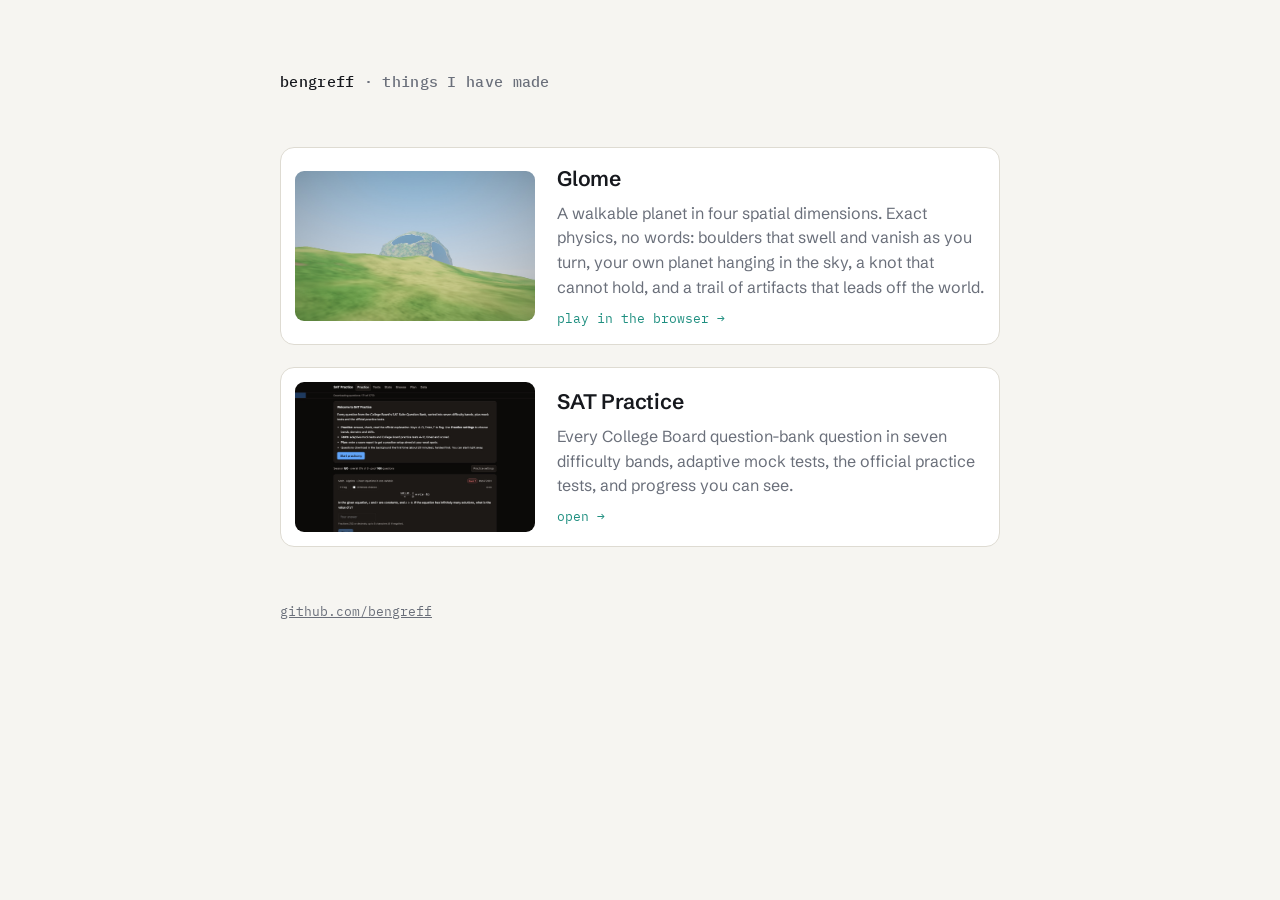
==== index.html @ d5888170 "Home page: Glome and SAT Practice Co-Authored-By: Claude Opus 5.5 <noreply@anthropic.com>" ====
<!doctype html>
<html lang="en">
<head>
<meta charset="utf-8">
<meta name="viewport" content="width=device-width, initial-scale=1">
<title>bengreff</title>
<meta name="description" content="Things made by bengreff: Glome, a walkable planet in four spatial dimensions, and an SAT practice app.">
<link rel="preconnect" href="https://fonts.googleapis.com">
<link rel="preconnect" href="https://fonts.gstatic.com" crossorigin>
<link rel="stylesheet" href="https://fonts.googleapis.com/css2?family=IBM+Plex+Mono:wght@400&family=Schibsted+Grotesk:wght@400;500;600&display=swap">
<style>
  :root { --bg: #f6f5f1; --fg: #16181d; --muted: #6a6f7a; --line: #dedbd2; --accent: #1f8f80; --card: #ffffff; }
  @media (prefers-color-scheme: dark) { :root { --bg: #0c0e13; --fg: #e4e8ee; --muted: #8e97a6; --line: #232836; --accent: #52dcc8; --card: #12151c; } }
  * { box-sizing: border-box; }
  body { margin: 0; background: var(--bg); color: var(--fg); font: 16px/1.55 "Schibsted Grotesk", system-ui, -apple-system, "Segoe UI", sans-serif; }
  main { max-width: 760px; margin: 0 auto; padding: 72px 20px 56px; }
  h1 { font: 500 15px "IBM Plex Mono", ui-monospace, monospace; letter-spacing: 0.02em; margin: 0 0 56px; color: var(--muted); }
  h1 span { color: var(--fg); }
  .work { display: grid; gap: 22px; }
  a.item { display: grid; grid-template-columns: 240px 1fr; gap: 22px; align-items: center; text-decoration: none; color: inherit;
           background: var(--card); border: 1px solid var(--line); border-radius: 14px; padding: 14px; transition: border-color .15s, transform .15s; }
  a.item:hover { border-color: var(--accent); transform: translateY(-1px); }
  a.item img { width: 100%; aspect-ratio: 16 / 10; object-fit: cover; border-radius: 9px; display: block; background: var(--line); }
  h2 { font-size: 21px; font-weight: 600; margin: 0 0 6px; letter-spacing: -0.01em; }
  p { margin: 0; color: var(--muted); max-width: 46ch; }
  .go { display: inline-block; margin-top: 10px; font: 13px "IBM Plex Mono", ui-monospace, monospace; color: var(--accent); }
  footer { margin-top: 56px; font: 13px "IBM Plex Mono", ui-monospace, monospace; color: var(--muted); }
  footer a { color: var(--muted); }
  @media (max-width: 600px) { main { padding-top: 48px; } a.item { grid-template-columns: 1fr; } }
</style>
</head>
<body>
<main>
  <h1><span>bengreff</span> · things I have made</h1>
  <div class="work">
    <a class="item" href="https://bengreff.github.io/glome/">
      <img src="glome.jpg" alt="A planet hanging in the sky over a green hillside: Glome's own planet, seen one hoop-length away">
      <div>
        <h2>Glome</h2>
        <p>A walkable planet in four spatial dimensions. Exact physics, no words: boulders that swell and vanish as you turn, your own planet hanging in the sky, a knot that cannot hold, and a trail of artifacts that leads off the world.</p>
        <span class="go">play in the browser →</span>
      </div>
    </a>
    <a class="item" href="https://bengreff.github.io/sat-practice/">
      <img src="sat.jpg" alt="The SAT practice app">
      <div>
        <h2>SAT Practice</h2>
        <p>Every College Board question-bank question in seven difficulty bands, adaptive mock tests, the official practice tests, and progress you can see.</p>
        <span class="go">open →</span>
      </div>
    </a>
  </div>
  <footer><a href="https://github.com/bengreff">github.com/bengreff</a></footer>
</main>
</body>
</html>
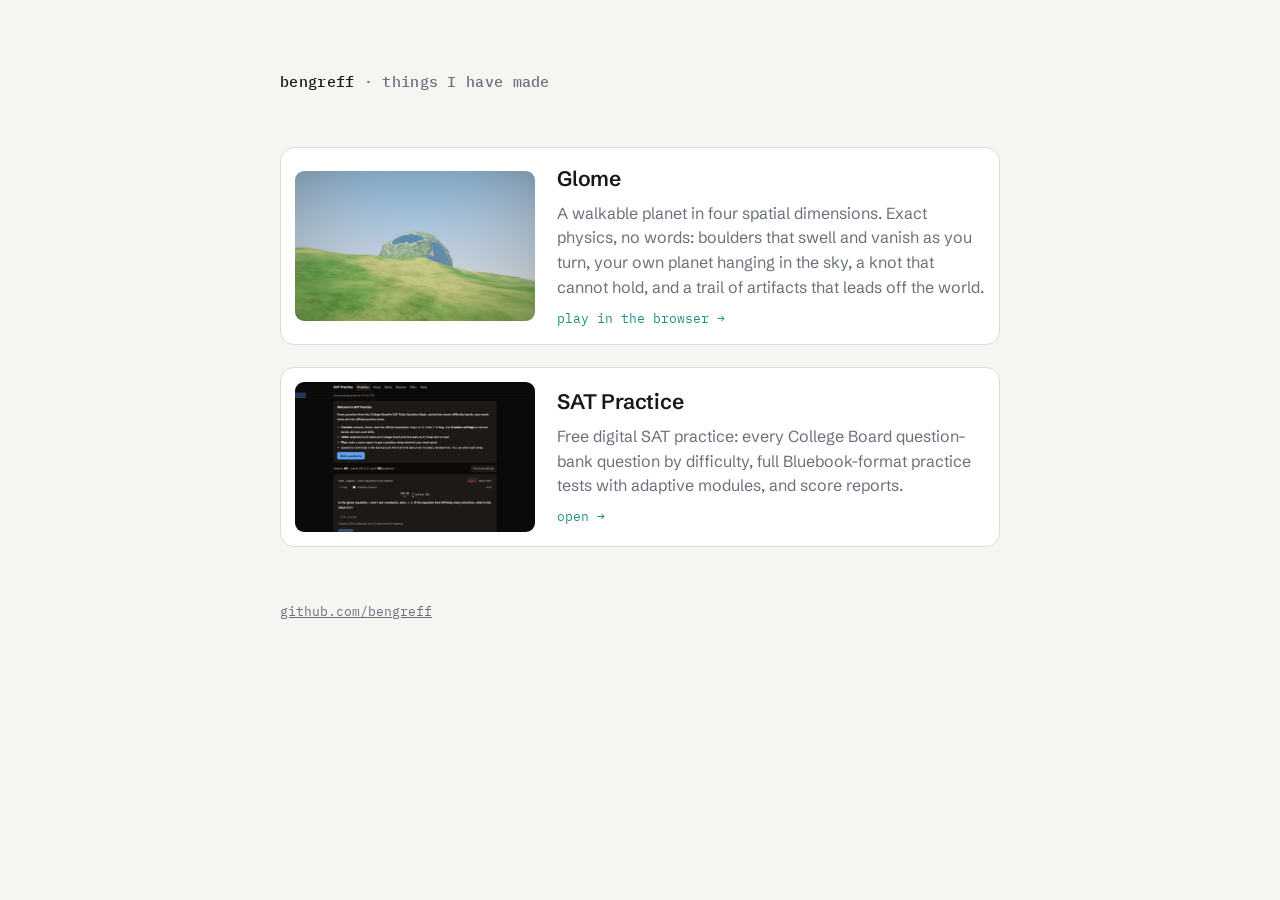
==== commit 75e12610: "robots.txt with the SAT Practice sitemap; refresh the SAT Practice description Co-Authored-By: Claud" ====
--- a/index.html
+++ b/index.html
@@ -42,10 +42,10 @@
       </div>
     </a>
     <a class="item" href="https://bengreff.github.io/sat-practice/">
-      <img src="sat.jpg" alt="The SAT practice app">
+      <img src="sat.jpg" alt="SAT Practice: free digital SAT practice tests and question bank">
       <div>
         <h2>SAT Practice</h2>
-        <p>Every College Board question-bank question in seven difficulty bands, adaptive mock tests, the official practice tests, and progress you can see.</p>
+        <p>Free digital SAT practice: every College Board question-bank question by difficulty, full Bluebook-format practice tests with adaptive modules, and score reports.</p>
         <span class="go">open →</span>
       </div>
     </a>
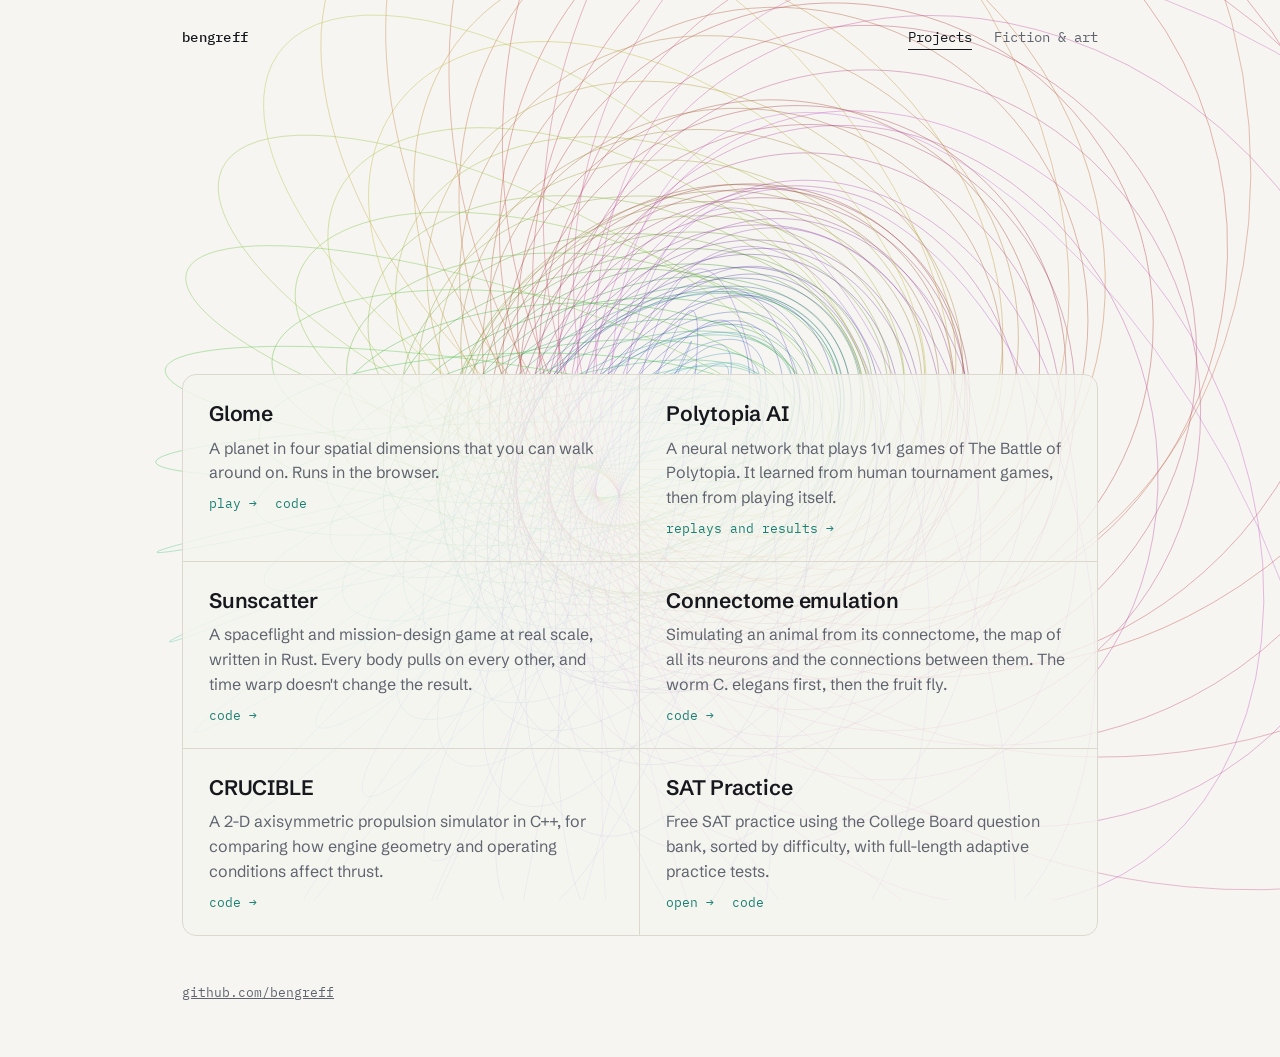
==== commit ffad8956: "New home page: Hopf fibration background, project list, Fiction & art tab - Full-page background: th" ====
--- a/index.html
+++ b/index.html
@@ -4,53 +4,54 @@
 <meta charset="utf-8">
 <meta name="viewport" content="width=device-width, initial-scale=1">
 <title>bengreff</title>
-<meta name="description" content="Things made by bengreff: Glome, a walkable planet in four spatial dimensions, and an SAT practice app.">
+<meta name="description" content="Projects by bengreff: Glome, a planet in four dimensions; a Polytopia AI; Sunscatter, a real-scale spaceflight game; connectome emulation; CRUCIBLE, a propulsion simulator; SAT Practice. Plus fiction.">
 <link rel="preconnect" href="https://fonts.googleapis.com">
 <link rel="preconnect" href="https://fonts.gstatic.com" crossorigin>
-<link rel="stylesheet" href="https://fonts.googleapis.com/css2?family=IBM+Plex+Mono:wght@400&family=Schibsted+Grotesk:wght@400;500;600&display=swap">
-<style>
-  :root { --bg: #f6f5f1; --fg: #16181d; --muted: #6a6f7a; --line: #dedbd2; --accent: #1f8f80; --card: #ffffff; }
-  @media (prefers-color-scheme: dark) { :root { --bg: #0c0e13; --fg: #e4e8ee; --muted: #8e97a6; --line: #232836; --accent: #52dcc8; --card: #12151c; } }
-  * { box-sizing: border-box; }
-  body { margin: 0; background: var(--bg); color: var(--fg); font: 16px/1.55 "Schibsted Grotesk", system-ui, -apple-system, "Segoe UI", sans-serif; }
-  main { max-width: 760px; margin: 0 auto; padding: 72px 20px 56px; }
-  h1 { font: 500 15px "IBM Plex Mono", ui-monospace, monospace; letter-spacing: 0.02em; margin: 0 0 56px; color: var(--muted); }
-  h1 span { color: var(--fg); }
-  .work { display: grid; gap: 22px; }
-  a.item { display: grid; grid-template-columns: 240px 1fr; gap: 22px; align-items: center; text-decoration: none; color: inherit;
-           background: var(--card); border: 1px solid var(--line); border-radius: 14px; padding: 14px; transition: border-color .15s, transform .15s; }
-  a.item:hover { border-color: var(--accent); transform: translateY(-1px); }
-  a.item img { width: 100%; aspect-ratio: 16 / 10; object-fit: cover; border-radius: 9px; display: block; background: var(--line); }
-  h2 { font-size: 21px; font-weight: 600; margin: 0 0 6px; letter-spacing: -0.01em; }
-  p { margin: 0; color: var(--muted); max-width: 46ch; }
-  .go { display: inline-block; margin-top: 10px; font: 13px "IBM Plex Mono", ui-monospace, monospace; color: var(--accent); }
-  footer { margin-top: 56px; font: 13px "IBM Plex Mono", ui-monospace, monospace; color: var(--muted); }
-  footer a { color: var(--muted); }
-  @media (max-width: 600px) { main { padding-top: 48px; } a.item { grid-template-columns: 1fr; } }
-</style>
+<link rel="stylesheet" href="https://fonts.googleapis.com/css2?family=IBM+Plex+Mono:wght@400;500&family=Schibsted+Grotesk:wght@400;500;600&display=swap">
+<link rel="stylesheet" href="/assets/site.css">
 </head>
 <body>
+<header class="top">
+  <a class="name" href="/">bengreff</a>
+  <nav><a href="/" aria-current="page">Projects</a><a href="/fiction/">Fiction &amp; art</a></nav>
+</header>
+
 <main>
-  <h1><span>bengreff</span> · things I have made</h1>
-  <div class="work">
-    <a class="item" href="https://bengreff.github.io/glome/">
-      <img src="glome.jpg" alt="A planet hanging in the sky over a green hillside: Glome's own planet, seen one hoop-length away">
-      <div>
-        <h2>Glome</h2>
-        <p>A walkable planet in four spatial dimensions. Exact physics, no words: boulders that swell and vanish as you turn, your own planet hanging in the sky, a knot that cannot hold, and a trail of artifacts that leads off the world.</p>
-        <span class="go">play in the browser →</span>
-      </div>
-    </a>
-    <a class="item" href="https://bengreff.github.io/sat-practice/">
-      <img src="sat.jpg" alt="SAT Practice: free digital SAT practice tests and question bank">
-      <div>
-        <h2>SAT Practice</h2>
-        <p>Free digital SAT practice: every College Board question-bank question by difficulty, full Bluebook-format practice tests with adaptive modules, and score reports.</p>
-        <span class="go">open →</span>
-      </div>
-    </a>
-  </div>
-  <footer><a href="https://github.com/bengreff">github.com/bengreff</a></footer>
+  <ul class="work">
+    <li>
+      <h2>Glome</h2>
+      <p>A planet in four spatial dimensions that you can walk around on. Runs in the browser.</p>
+      <div class="links"><a href="https://bengreff.github.io/glome/">play →</a><a href="https://github.com/bengreff/glome">code</a></div>
+    </li>
+    <li>
+      <h2>Polytopia AI</h2>
+      <p>A neural network that plays 1v1 games of The Battle of Polytopia. It learned from human tournament games, then from playing itself.</p>
+      <div class="links"><a href="https://bengreff.github.io/polytopia-ai/">replays and results →</a></div>
+    </li>
+    <li>
+      <h2>Sunscatter</h2>
+      <p>A spaceflight and mission-design game at real scale, written in Rust. Every body pulls on every other, and time warp doesn't change the result.</p>
+      <div class="links"><a href="https://github.com/bengreff/sunscatter">code →</a></div>
+    </li>
+    <li>
+      <h2>Connectome emulation</h2>
+      <p>Simulating an animal from its connectome, the map of all its neurons and the connections between them. The worm C. elegans first, then the fruit fly.</p>
+      <div class="links"><a href="https://github.com/bengreff/fly-emulation">code →</a></div>
+    </li>
+    <li>
+      <h2>CRUCIBLE</h2>
+      <p>A 2-D axisymmetric propulsion simulator in C++, for comparing how engine geometry and operating conditions affect thrust.</p>
+      <div class="links"><a href="https://github.com/bengreff/crucible">code →</a></div>
+    </li>
+    <li>
+      <h2>SAT Practice</h2>
+      <p>Free SAT practice using the College Board question bank, sorted by difficulty, with full-length adaptive practice tests.</p>
+      <div class="links"><a href="https://bengreff.github.io/sat-practice/">open →</a><a href="https://github.com/bengreff/sat-practice">code</a></div>
+    </li>
+  </ul>
 </main>
+
+<footer><a href="https://github.com/bengreff">github.com/bengreff</a></footer>
+<script src="/assets/bg.js"></script>
 </body>
 </html>
--- a/assets/site.css
+++ b/assets/site.css
@@ -0,0 +1,64 @@
+:root {
+  --bg: #f6f5f1; --fg: #16181d; --muted: #5f646e; --line: #dcd8ce; --accent: #1b7f72;
+  --panel: rgba(246, 245, 241, 0.80); --paper: rgba(246, 245, 241, 0.92);
+}
+@media (prefers-color-scheme: dark) {
+  :root {
+    --bg: #0b0d12; --fg: #e4e8ee; --muted: #929aa8; --line: #262b38; --accent: #52dcc8;
+    --panel: rgba(11, 13, 18, 0.74); --paper: rgba(11, 13, 18, 0.90);
+  }
+}
+* { box-sizing: border-box; }
+html { background: var(--bg); }
+body { margin: 0; background: transparent; color: var(--fg); min-height: 100vh;
+       font: 16px/1.55 "Schibsted Grotesk", system-ui, -apple-system, "Segoe UI", sans-serif; }
+#bg { position: fixed; inset: 0; width: 100vw; height: 100vh; z-index: -1; pointer-events: none; display: block; }
+a { color: inherit; }
+
+.top { max-width: 980px; margin: 0 auto; padding: 28px 32px 0; display: flex; align-items: baseline; gap: 28px;
+       font: 14px "IBM Plex Mono", ui-monospace, monospace; }
+.top .name { font-weight: 500; text-decoration: none; margin-right: auto; letter-spacing: 0.02em; }
+.top nav { display: flex; gap: 22px; }
+.top nav a { text-decoration: none; color: var(--muted); padding-bottom: 3px; border-bottom: 1px solid transparent; }
+.top nav a:hover { color: var(--fg); }
+.top nav a[aria-current="page"] { color: var(--fg); border-bottom-color: var(--fg); }
+
+main { max-width: 980px; margin: 0 auto; padding: 36vh 32px 40px; }
+.work { list-style: none; margin: 0; padding: 0; display: grid; grid-template-columns: 1fr 1fr;
+         background: var(--panel); border: 1px solid var(--line); border-radius: 14px; overflow: hidden; }
+.work li { padding: 22px 26px 24px; border-top: 1px solid var(--line); }
+.work li:nth-child(-n+2) { border-top: 0; }
+.work li:nth-child(odd) { border-right: 1px solid var(--line); }
+.work.one { grid-template-columns: 1fr; max-width: 620px; }
+.work.one li { border-right: 0; }
+.work h2 { font-size: 21px; font-weight: 600; letter-spacing: -0.01em; margin: 0 0 6px; }
+.work p { margin: 0; color: var(--muted); max-width: 48ch; }
+.links { margin-top: 10px; display: flex; gap: 18px; font: 13px "IBM Plex Mono", ui-monospace, monospace; }
+.links a { color: var(--accent); text-decoration: none; }
+.links a:hover { text-decoration: underline; }
+
+footer { max-width: 980px; margin: 0 auto; padding: 8px 32px 56px; font: 13px "IBM Plex Mono", ui-monospace, monospace; color: var(--muted); }
+footer a { color: var(--muted); }
+
+/* Reading pages */
+main.read { padding-top: 64px; }
+.paper { background: var(--paper); border: 1px solid var(--line); border-radius: 14px; padding: 48px 40px 56px; }
+.paper h1 { font: 600 30px/1.2 "Schibsted Grotesk", system-ui, sans-serif; letter-spacing: -0.01em; text-align: center; margin: 0 0 40px; }
+.verse-wrap { overflow-x: auto; }
+.verse { width: max-content; margin: 0 auto; text-align: center; white-space: pre;
+         font: 15px/1.75 "IBM Plex Mono", ui-monospace, monospace; }
+.letter { max-width: 62ch; margin: 56px auto; font-size: 17px; line-height: 1.65; }
+.letter p { margin: 0 0 1em; }
+
+@media (max-width: 700px) {
+  .top { padding: 20px 16px 0; gap: 18px; }
+  main { padding: 30vh 16px 32px; }
+  main.read { padding-top: 32px; }
+  footer { padding: 8px 16px 40px; }
+  .work { grid-template-columns: 1fr; }
+  .work li, .work li:nth-child(odd) { border-right: 0; padding: 20px 18px 22px; }
+  .work li:nth-child(2) { border-top: 1px solid var(--line); }
+  main.read { padding-left: 10px; padding-right: 10px; }
+  .paper { padding: 32px 8px 40px; border-radius: 10px; }
+  .letter { font-size: 16px; margin: 40px auto; padding: 0 4px; }
+}
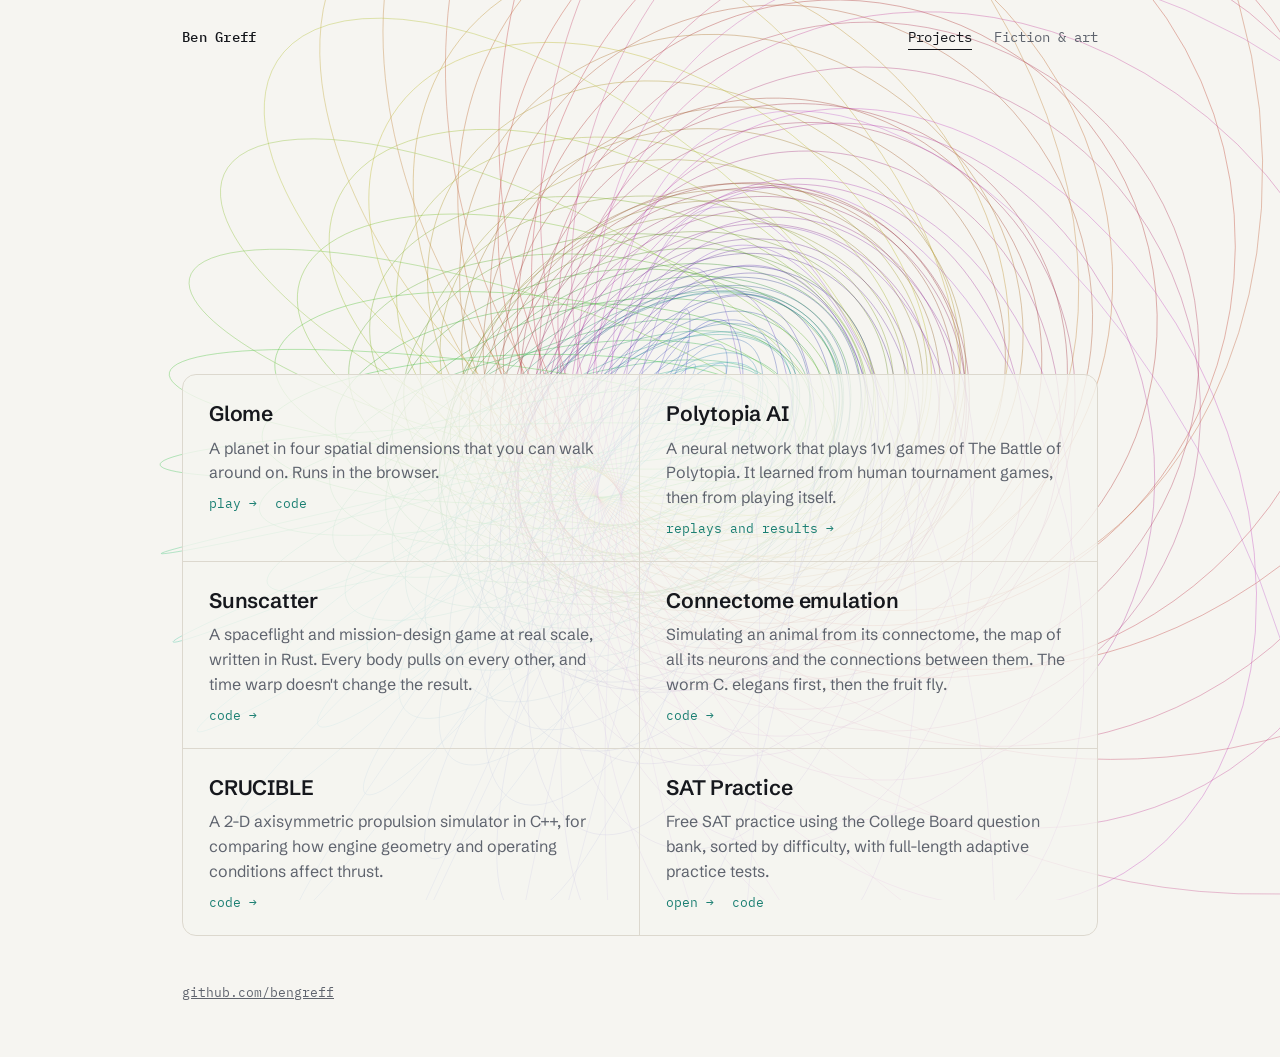
==== commit e116704e: "Show the name Ben Greff in the header and page titles Co-Authored-By: Claude Opus 5.5 <noreply@anthr" ====
--- a/index.html
+++ b/index.html
@@ -3,8 +3,8 @@
 <head>
 <meta charset="utf-8">
 <meta name="viewport" content="width=device-width, initial-scale=1">
-<title>bengreff</title>
-<meta name="description" content="Projects by bengreff: Glome, a planet in four dimensions; a Polytopia AI; Sunscatter, a real-scale spaceflight game; connectome emulation; CRUCIBLE, a propulsion simulator; SAT Practice. Plus fiction.">
+<title>Ben Greff</title>
+<meta name="description" content="Projects by Ben Greff: Glome, a planet in four dimensions; a Polytopia AI; Sunscatter, a real-scale spaceflight game; connectome emulation; CRUCIBLE, a propulsion simulator; SAT Practice. Plus fiction.">
 <link rel="preconnect" href="https://fonts.googleapis.com">
 <link rel="preconnect" href="https://fonts.gstatic.com" crossorigin>
 <link rel="stylesheet" href="https://fonts.googleapis.com/css2?family=IBM+Plex+Mono:wght@400;500&family=Schibsted+Grotesk:wght@400;500;600&display=swap">
@@ -12,7 +12,7 @@
 </head>
 <body>
 <header class="top">
-  <a class="name" href="/">bengreff</a>
+  <a class="name" href="/">Ben Greff</a>
   <nav><a href="/" aria-current="page">Projects</a><a href="/fiction/">Fiction &amp; art</a></nav>
 </header>
 
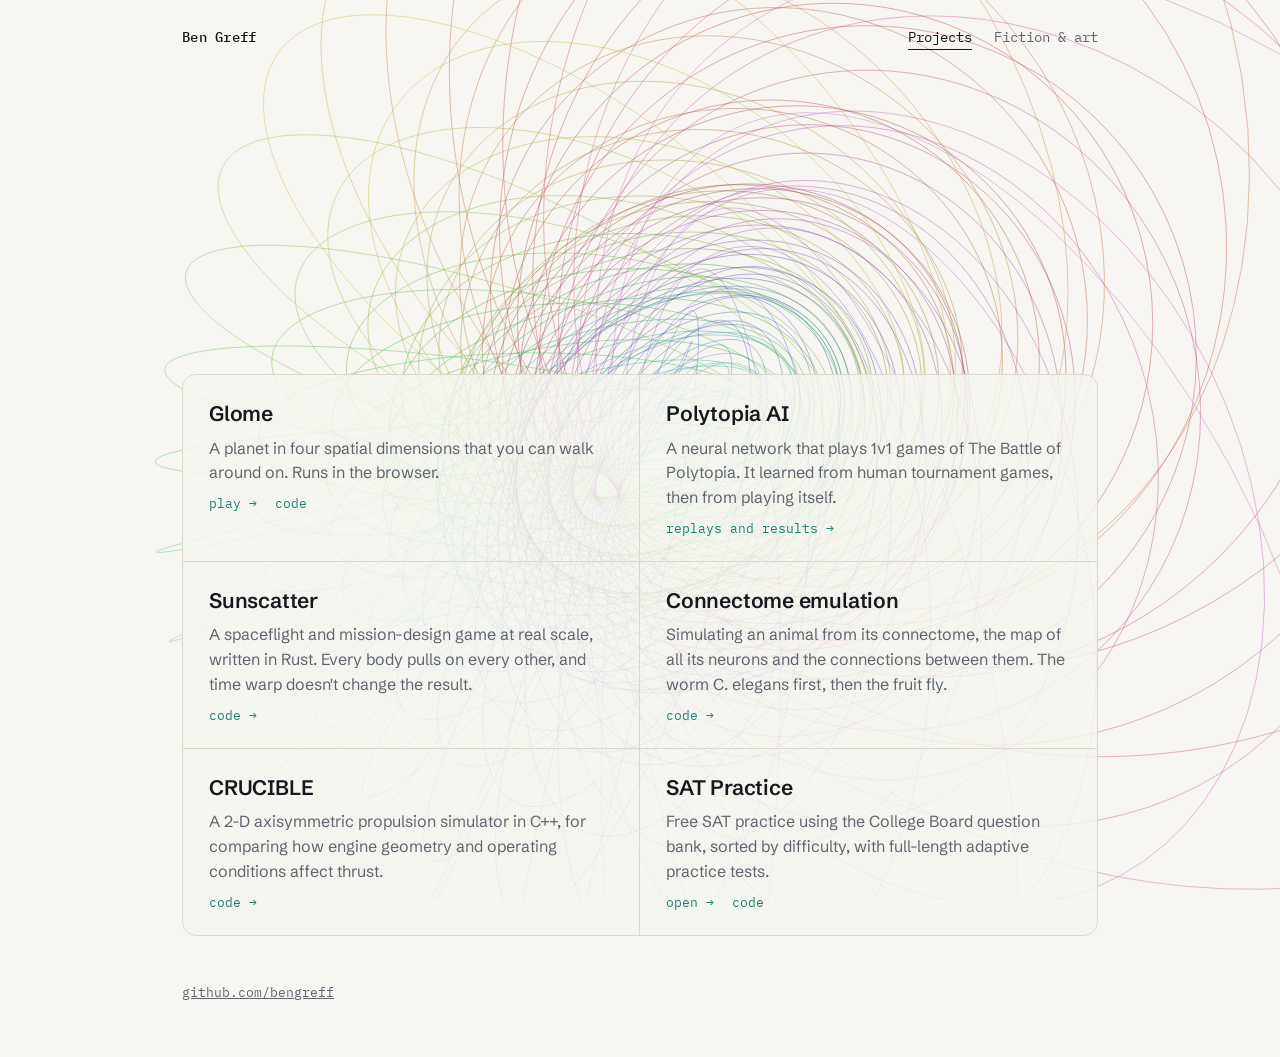
==== commit b717a040: "Google Search Console verification tag; sitemap for the site, listed in robots.txt Co-Authored-By: C" ====
--- a/index.html
+++ b/index.html
@@ -5,6 +5,7 @@
 <meta name="viewport" content="width=device-width, initial-scale=1">
 <title>Ben Greff</title>
 <meta name="description" content="Projects by Ben Greff: Glome, a planet in four dimensions; a Polytopia AI; Sunscatter, a real-scale spaceflight game; connectome emulation; CRUCIBLE, a propulsion simulator; SAT Practice. Plus fiction.">
+<meta name="google-site-verification" content="FVdoNp6rIcd940GpKruGLIu2K-SlYF7IV6iBe8zkzN0">
 <link rel="preconnect" href="https://fonts.googleapis.com">
 <link rel="preconnect" href="https://fonts.gstatic.com" crossorigin>
 <link rel="stylesheet" href="https://fonts.googleapis.com/css2?family=IBM+Plex+Mono:wght@400;500&family=Schibsted+Grotesk:wght@400;500;600&display=swap">
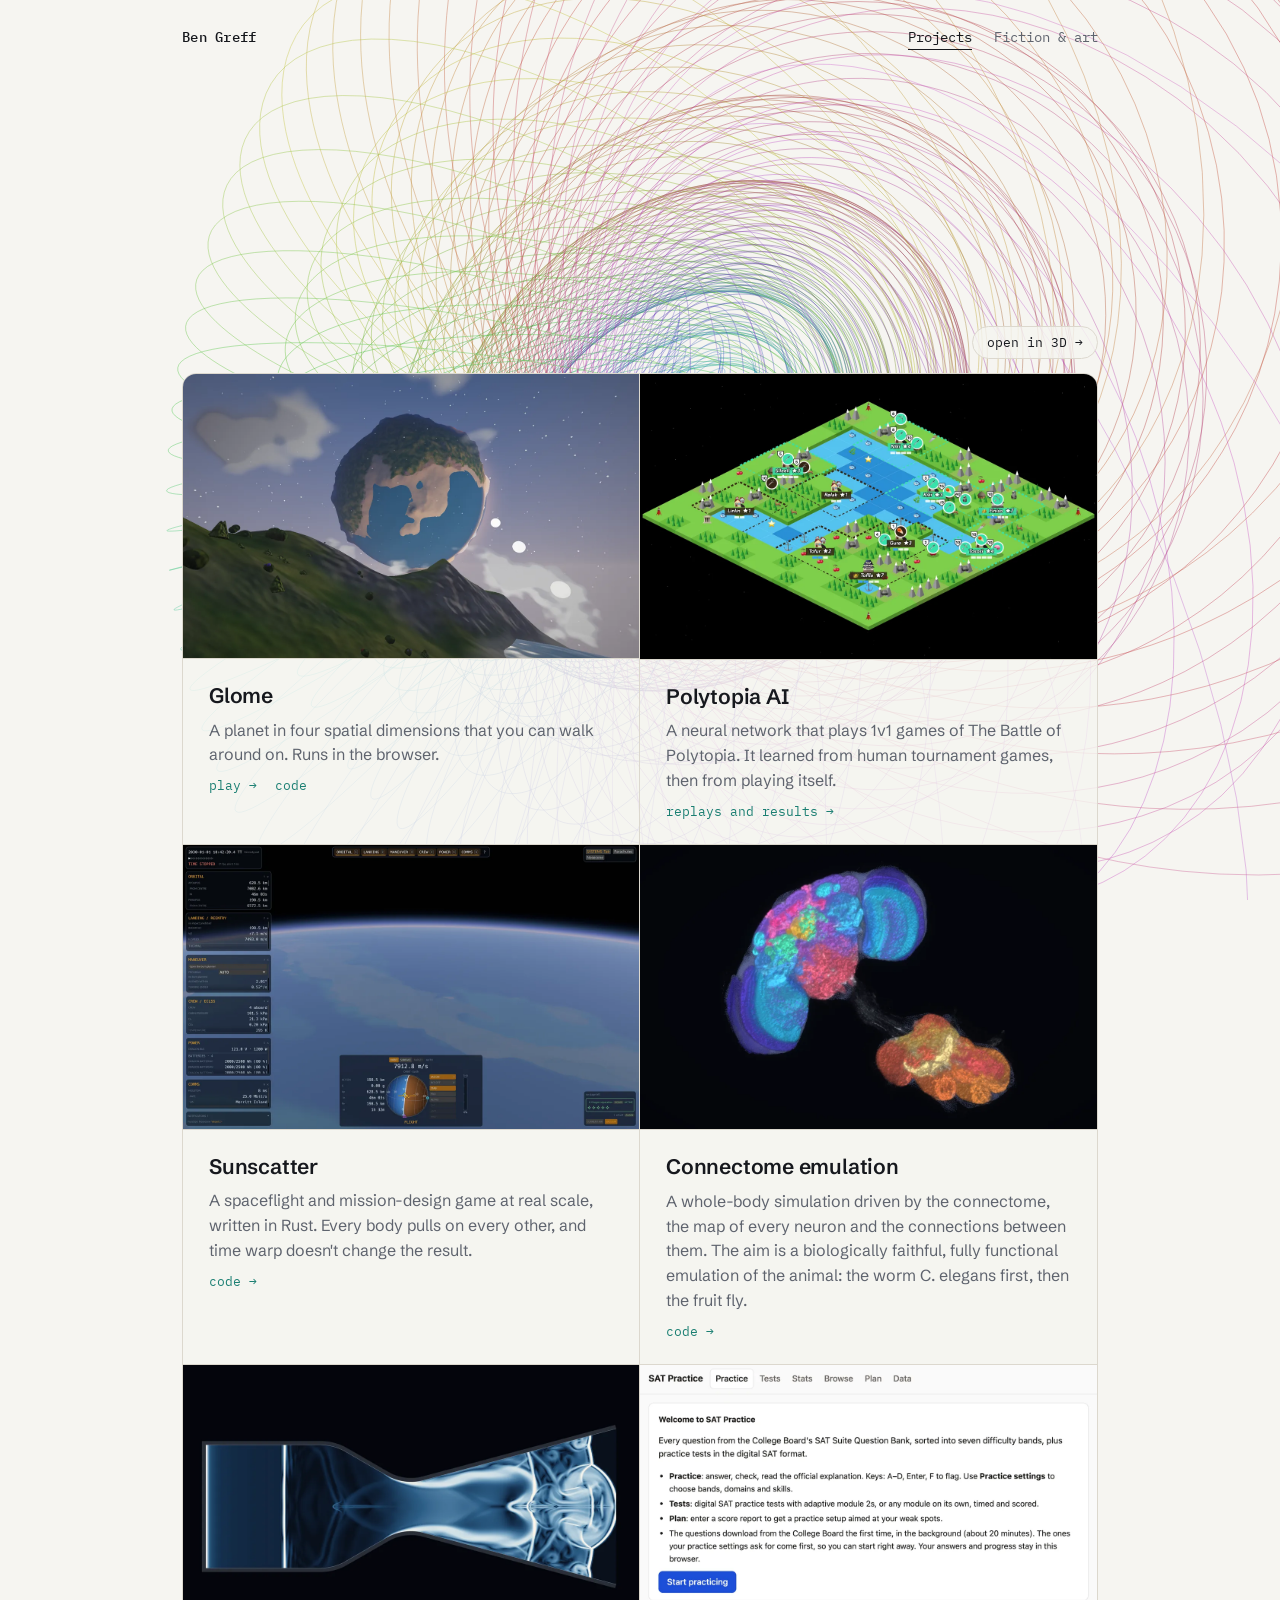
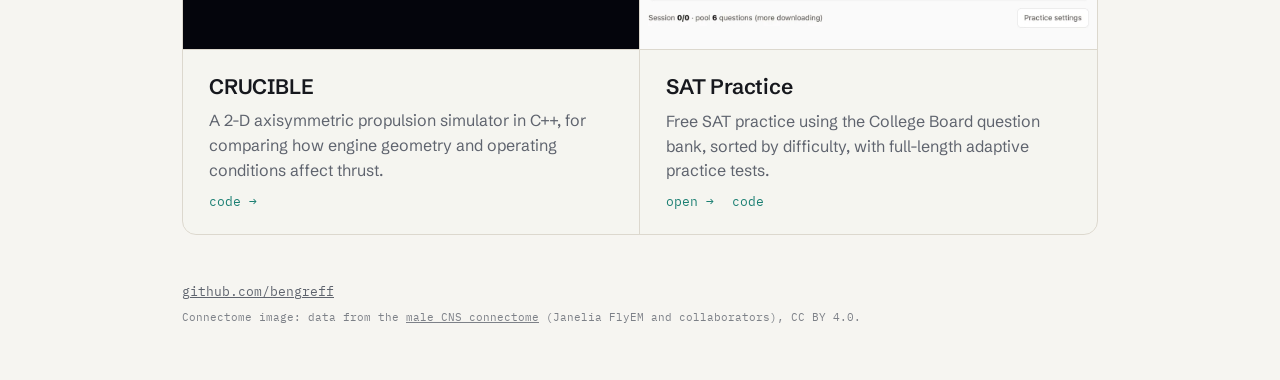
==== commit 8a6c92c7: "Project images, an interactive 3D view of the background, plain story pages - A 16:10 picture on eve" ====
--- a/index.html
+++ b/index.html
@@ -18,41 +18,61 @@
 </header>
 
 <main>
-  <ul class="work">
+  <a class="enter" href="/hopf/">open in 3D →</a>
+  <ul class="work cards">
     <li>
+      <a class="shot" href="https://bengreff.github.io/glome/" tabindex="-1" aria-hidden="true"><img src="/assets/img/glome.webp" alt="Standing on Glome's surface, with the planet itself hanging in the sky" width="1200" height="750" loading="lazy" decoding="async"></a>
+      <div class="txt">
       <h2>Glome</h2>
       <p>A planet in four spatial dimensions that you can walk around on. Runs in the browser.</p>
       <div class="links"><a href="https://bengreff.github.io/glome/">play →</a><a href="https://github.com/bengreff/glome">code</a></div>
+      </div>
     </li>
     <li>
+      <a class="shot" href="https://bengreff.github.io/polytopia-ai/" tabindex="-1" aria-hidden="true"><img src="/assets/img/polytopia.webp" alt="The board from one of the network’s recorded games, turn 18" width="1200" height="750" loading="lazy" decoding="async"></a>
+      <div class="txt">
       <h2>Polytopia AI</h2>
       <p>A neural network that plays 1v1 games of The Battle of Polytopia. It learned from human tournament games, then from playing itself.</p>
       <div class="links"><a href="https://bengreff.github.io/polytopia-ai/">replays and results →</a></div>
+      </div>
     </li>
     <li>
+      <a class="shot" href="https://github.com/bengreff/sunscatter" tabindex="-1" aria-hidden="true"><img src="/assets/img/sunscatter.webp" alt="Earth from orbit in Sunscatter, with the flight panels" width="1200" height="750" loading="lazy" decoding="async"></a>
+      <div class="txt">
       <h2>Sunscatter</h2>
       <p>A spaceflight and mission-design game at real scale, written in Rust. Every body pulls on every other, and time warp doesn't change the result.</p>
       <div class="links"><a href="https://github.com/bengreff/sunscatter">code →</a></div>
+      </div>
     </li>
     <li>
+      <a class="shot" href="https://github.com/bengreff/connectome-emulation" tabindex="-1" aria-hidden="true"><img src="/assets/img/connectome.webp" alt="Synapse density across the whole central nervous system of a male fruit fly, coloured by brain region" width="1200" height="750" loading="lazy" decoding="async"></a>
+      <div class="txt">
       <h2>Connectome emulation</h2>
-      <p>Simulating an animal from its connectome, the map of all its neurons and the connections between them. The worm C. elegans first, then the fruit fly.</p>
-      <div class="links"><a href="https://github.com/bengreff/fly-emulation">code →</a></div>
+      <p>A whole-body simulation driven by the connectome, the map of every neuron and the connections between them. The aim is a biologically faithful, fully functional emulation of the animal: the worm C. elegans first, then the fruit fly.</p>
+      <div class="links"><a href="https://github.com/bengreff/connectome-emulation">code →</a></div>
+      </div>
     </li>
     <li>
+      <a class="shot" href="https://github.com/bengreff/crucible" tabindex="-1" aria-hidden="true"><img src="/assets/img/crucible.webp" alt="Shock waves and vortices in a simulated hydrogen-oxygen nozzle as it starts up, shown by density gradient" width="1200" height="750" loading="lazy" decoding="async"></a>
+      <div class="txt">
       <h2>CRUCIBLE</h2>
       <p>A 2-D axisymmetric propulsion simulator in C++, for comparing how engine geometry and operating conditions affect thrust.</p>
       <div class="links"><a href="https://github.com/bengreff/crucible">code →</a></div>
+      </div>
     </li>
     <li>
+      <a class="shot" href="https://bengreff.github.io/sat-practice/" tabindex="-1" aria-hidden="true"><picture><source srcset="/assets/img/sat-dark.webp" media="(prefers-color-scheme: dark)"><img src="/assets/img/sat.webp" alt="The SAT Practice home screen" width="1200" height="750" loading="lazy" decoding="async"></picture></a>
+      <div class="txt">
       <h2>SAT Practice</h2>
       <p>Free SAT practice using the College Board question bank, sorted by difficulty, with full-length adaptive practice tests.</p>
       <div class="links"><a href="https://bengreff.github.io/sat-practice/">open →</a><a href="https://github.com/bengreff/sat-practice">code</a></div>
+      </div>
     </li>
   </ul>
 </main>
 
-<footer><a href="https://github.com/bengreff">github.com/bengreff</a></footer>
+<footer><a href="https://github.com/bengreff">github.com/bengreff</a>
+  <p class="credit">Connectome image: data from the <a href="https://male-cns.janelia.org/">male CNS connectome</a> (Janelia FlyEM and collaborators), CC BY 4.0.</p></footer>
 <script src="/assets/bg.js"></script>
 </body>
 </html>
--- a/assets/site.css
+++ b/assets/site.css
@@ -33,12 +33,22 @@
 .work.one li { border-right: 0; }
 .work h2 { font-size: 21px; font-weight: 600; letter-spacing: -0.01em; margin: 0 0 6px; }
 .work p { margin: 0; color: var(--muted); max-width: 48ch; }
+.work.cards li { padding: 0; }
+.work .shot { display: block; aspect-ratio: 16 / 10; overflow: hidden; border-bottom: 1px solid var(--line); background: #05070b; }
+.work .shot picture { display: contents; }
+.work .shot img { display: block; width: 100%; height: 100%; object-fit: cover; }
+.work .txt { padding: 20px 26px 24px; }
+.enter { display: block; width: max-content; margin: -48px 0 14px auto; padding: 7px 14px; border: 1px solid var(--line);
+         border-radius: 999px; background: var(--panel); color: var(--fg); text-decoration: none;
+         font: 13px "IBM Plex Mono", ui-monospace, monospace; }
+.enter:hover { border-color: var(--fg); }
 .links { margin-top: 10px; display: flex; gap: 18px; font: 13px "IBM Plex Mono", ui-monospace, monospace; }
 .links a { color: var(--accent); text-decoration: none; }
 .links a:hover { text-decoration: underline; }
 
 footer { max-width: 980px; margin: 0 auto; padding: 8px 32px 56px; font: 13px "IBM Plex Mono", ui-monospace, monospace; color: var(--muted); }
 footer a { color: var(--muted); }
+footer .credit { margin: 10px 0 0; font-size: 11px; opacity: 0.8; }
 
 /* Reading pages */
 main.read { padding-top: 64px; }
@@ -49,6 +59,28 @@
          font: 15px/1.75 "IBM Plex Mono", ui-monospace, monospace; }
 .letter { max-width: 62ch; margin: 56px auto; font-size: 17px; line-height: 1.65; }
 .letter p { margin: 0 0 1em; }
+.plain .paper { background: none; border: 0; }
+
+/* Interactive view of the background (/hopf/) */
+body.viz { overflow: hidden; height: 100vh; }
+#viz { position: fixed; inset: 0; width: 100vw; height: 100vh; display: block; touch-action: none; cursor: grab; }
+#viz.dragging { cursor: grabbing; }
+.viz-back, .viz-controls button { font: 13px "IBM Plex Mono", ui-monospace, monospace; color: var(--fg); background: var(--panel);
+         border: 1px solid var(--line); border-radius: 999px; padding: 6px 13px; text-decoration: none; cursor: pointer; }
+.viz-back:hover, .viz-controls button:hover { border-color: var(--fg); }
+.viz-back { position: fixed; top: 22px; left: 28px; }
+.viz-hint { position: fixed; top: 22px; right: 28px; margin: 0; max-width: 56ch; pointer-events: none; padding: 6px 13px;
+            background: var(--panel); border: 1px solid var(--line); border-radius: 14px;
+            font: 12px/1.5 "IBM Plex Mono", ui-monospace, monospace; color: var(--muted); transition: opacity .8s; }
+.viz-hint.gone { opacity: 0; }
+.viz-controls { position: fixed; left: 50%; bottom: 18px; transform: translateX(-50%); width: min(1180px, calc(100vw - 32px));
+                display: flex; flex-wrap: wrap; align-items: center; gap: 10px 20px; padding: 12px 18px;
+                background: var(--panel); border: 1px solid var(--line); border-radius: 14px;
+                font: 12px "IBM Plex Mono", ui-monospace, monospace; color: var(--muted);
+                -webkit-backdrop-filter: blur(8px); backdrop-filter: blur(8px); }
+.viz-controls label { flex: 1 1 96px; min-width: 96px; display: grid; grid-template-columns: 1fr auto; row-gap: 2px; }
+.viz-controls output { color: var(--fg); }
+.viz-controls input[type=range] { grid-column: 1 / -1; width: 100%; margin: 0; accent-color: var(--accent); }
 
 @media (max-width: 700px) {
   .top { padding: 20px 16px 0; gap: 18px; }
@@ -58,6 +90,12 @@
   .work { grid-template-columns: 1fr; }
   .work li, .work li:nth-child(odd) { border-right: 0; padding: 20px 18px 22px; }
   .work li:nth-child(2) { border-top: 1px solid var(--line); }
+  .work.cards li, .work.cards li:nth-child(odd) { padding: 0; }
+  .work.cards .txt { padding: 18px 18px 22px; }
+  .viz-back { top: 14px; left: 16px; }
+  .viz-hint { top: 58px; left: 16px; right: auto; }
+  .viz-controls { bottom: 10px; width: calc(100vw - 20px); padding: 10px 12px; gap: 8px 14px; }
+  .viz-controls label { flex-basis: 27%; min-width: 80px; }
   main.read { padding-left: 10px; padding-right: 10px; }
   .paper { padding: 32px 8px 40px; border-radius: 10px; }
   .letter { font-size: 16px; margin: 40px auto; padding: 0 4px; }
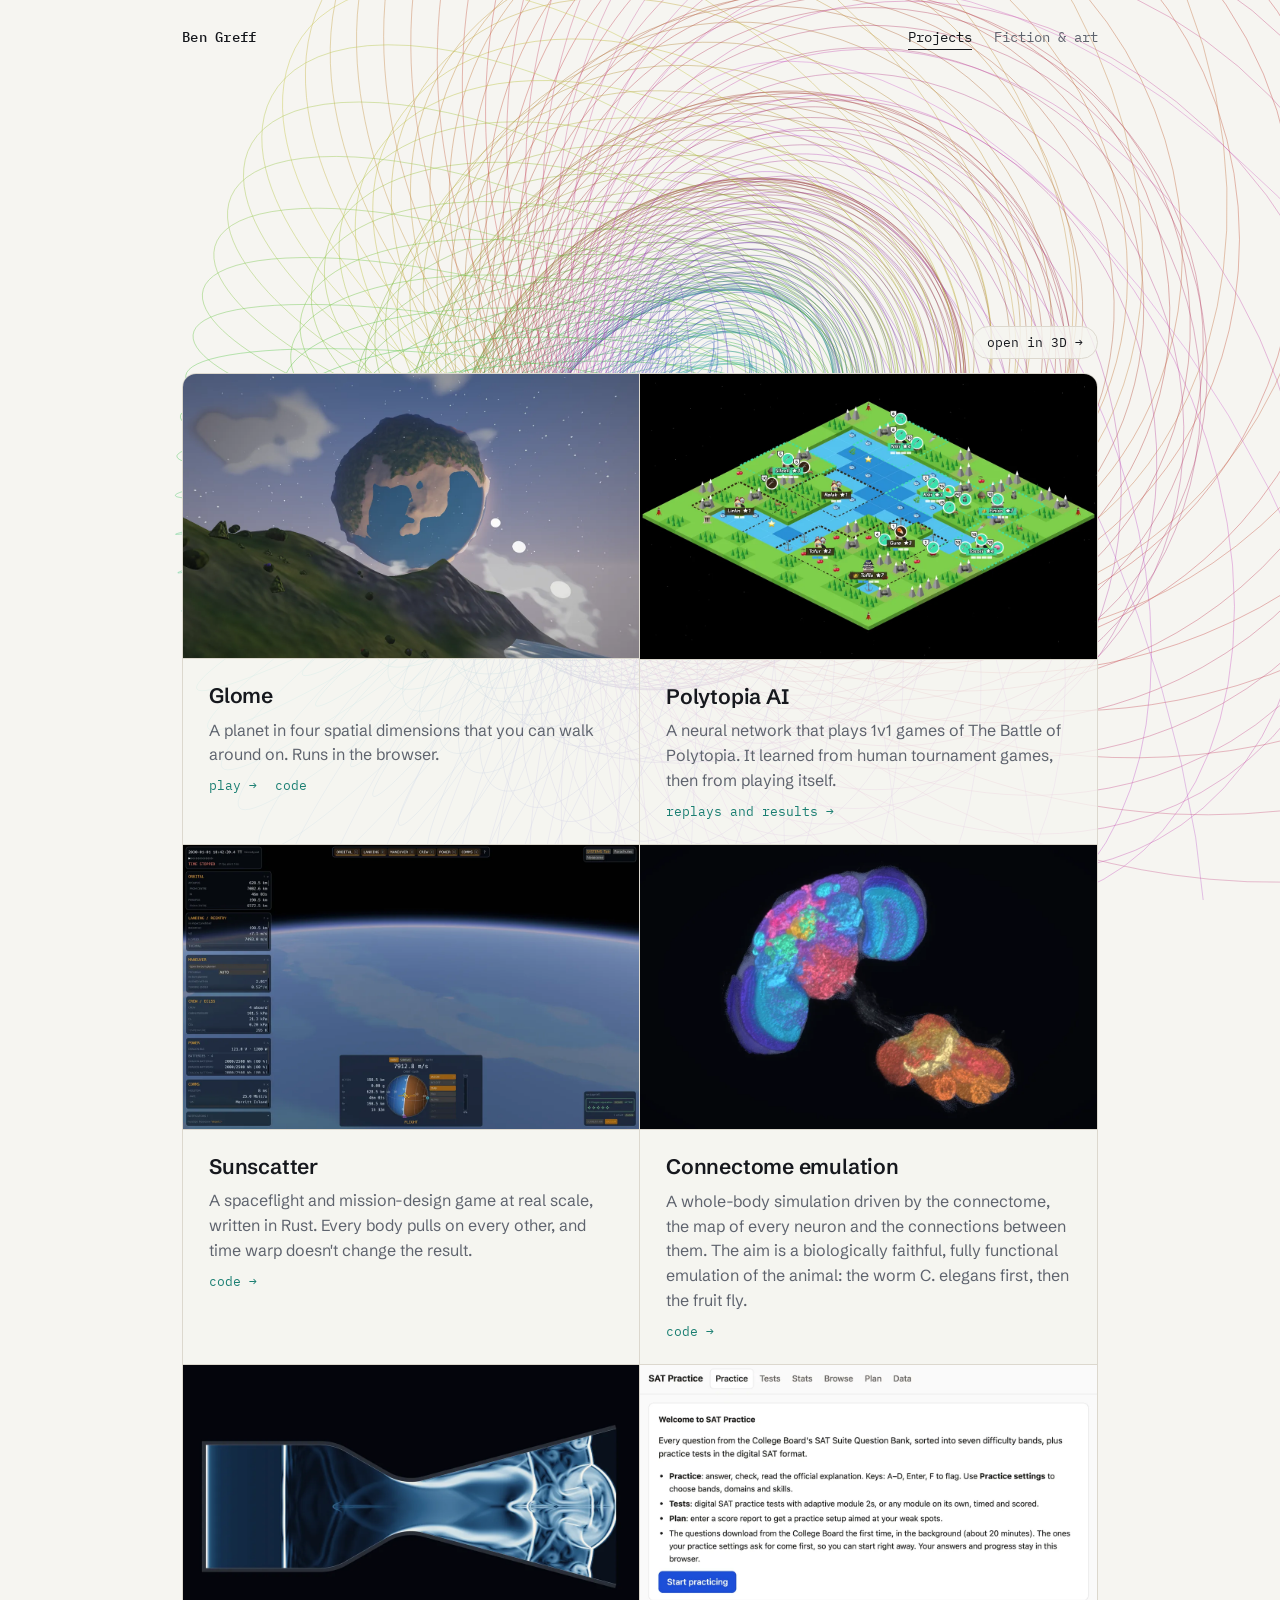
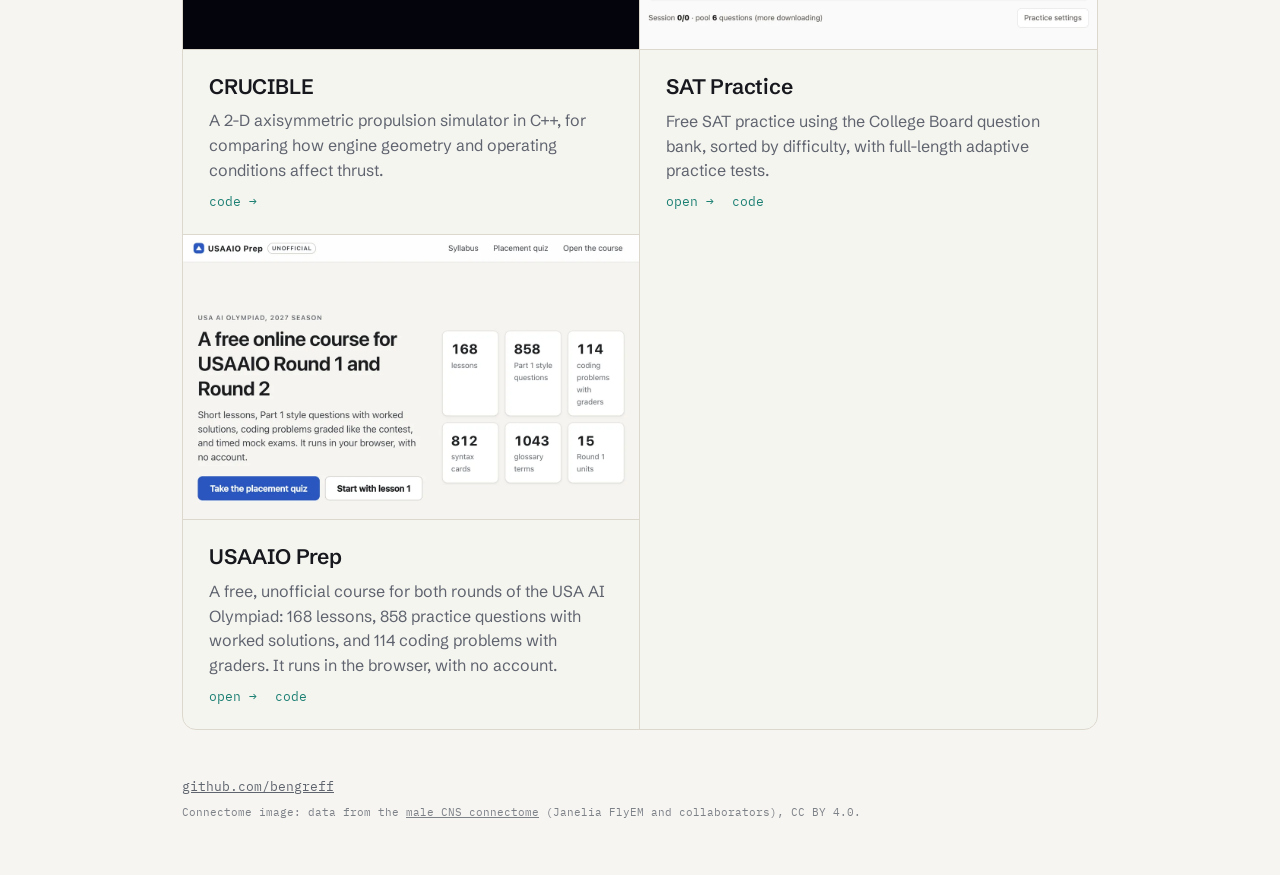
==== commit 69091606: "Add USAAIO Prep to the projects Card with light and dark images of its home page, a line in the meta" ====
--- a/index.html
+++ b/index.html
@@ -4,7 +4,7 @@
 <meta charset="utf-8">
 <meta name="viewport" content="width=device-width, initial-scale=1">
 <title>Ben Greff</title>
-<meta name="description" content="Projects by Ben Greff: Glome, a planet in four dimensions; a Polytopia AI; Sunscatter, a real-scale spaceflight game; connectome emulation; CRUCIBLE, a propulsion simulator; SAT Practice. Plus fiction.">
+<meta name="description" content="Projects by Ben Greff: Glome, a planet in four dimensions; a Polytopia AI; Sunscatter, a real-scale spaceflight game; connectome emulation; CRUCIBLE, a propulsion simulator; SAT Practice; USAAIO Prep, a course for the USA AI Olympiad. Plus fiction.">
 <meta name="google-site-verification" content="FVdoNp6rIcd940GpKruGLIu2K-SlYF7IV6iBe8zkzN0">
 <link rel="preconnect" href="https://fonts.googleapis.com">
 <link rel="preconnect" href="https://fonts.gstatic.com" crossorigin>
@@ -68,6 +68,14 @@
       <div class="links"><a href="https://bengreff.github.io/sat-practice/">open →</a><a href="https://github.com/bengreff/sat-practice">code</a></div>
       </div>
     </li>
+    <li>
+      <a class="shot" href="https://bengreff.github.io/usaaio-prep/" tabindex="-1" aria-hidden="true"><picture><source srcset="/assets/img/usaaio-dark.webp" media="(prefers-color-scheme: dark)"><img src="/assets/img/usaaio.webp" alt="The USAAIO Prep home page" width="1200" height="750" loading="lazy" decoding="async"></picture></a>
+      <div class="txt">
+      <h2>USAAIO Prep</h2>
+      <p>A free, unofficial course for both rounds of the USA AI Olympiad: 168 lessons, 858 practice questions with worked solutions, and 114 coding problems with graders. It runs in the browser, with no account.</p>
+      <div class="links"><a href="https://bengreff.github.io/usaaio-prep/">open →</a><a href="https://github.com/bengreff/usaaio-prep">code</a></div>
+      </div>
+    </li>
   </ul>
 </main>
 
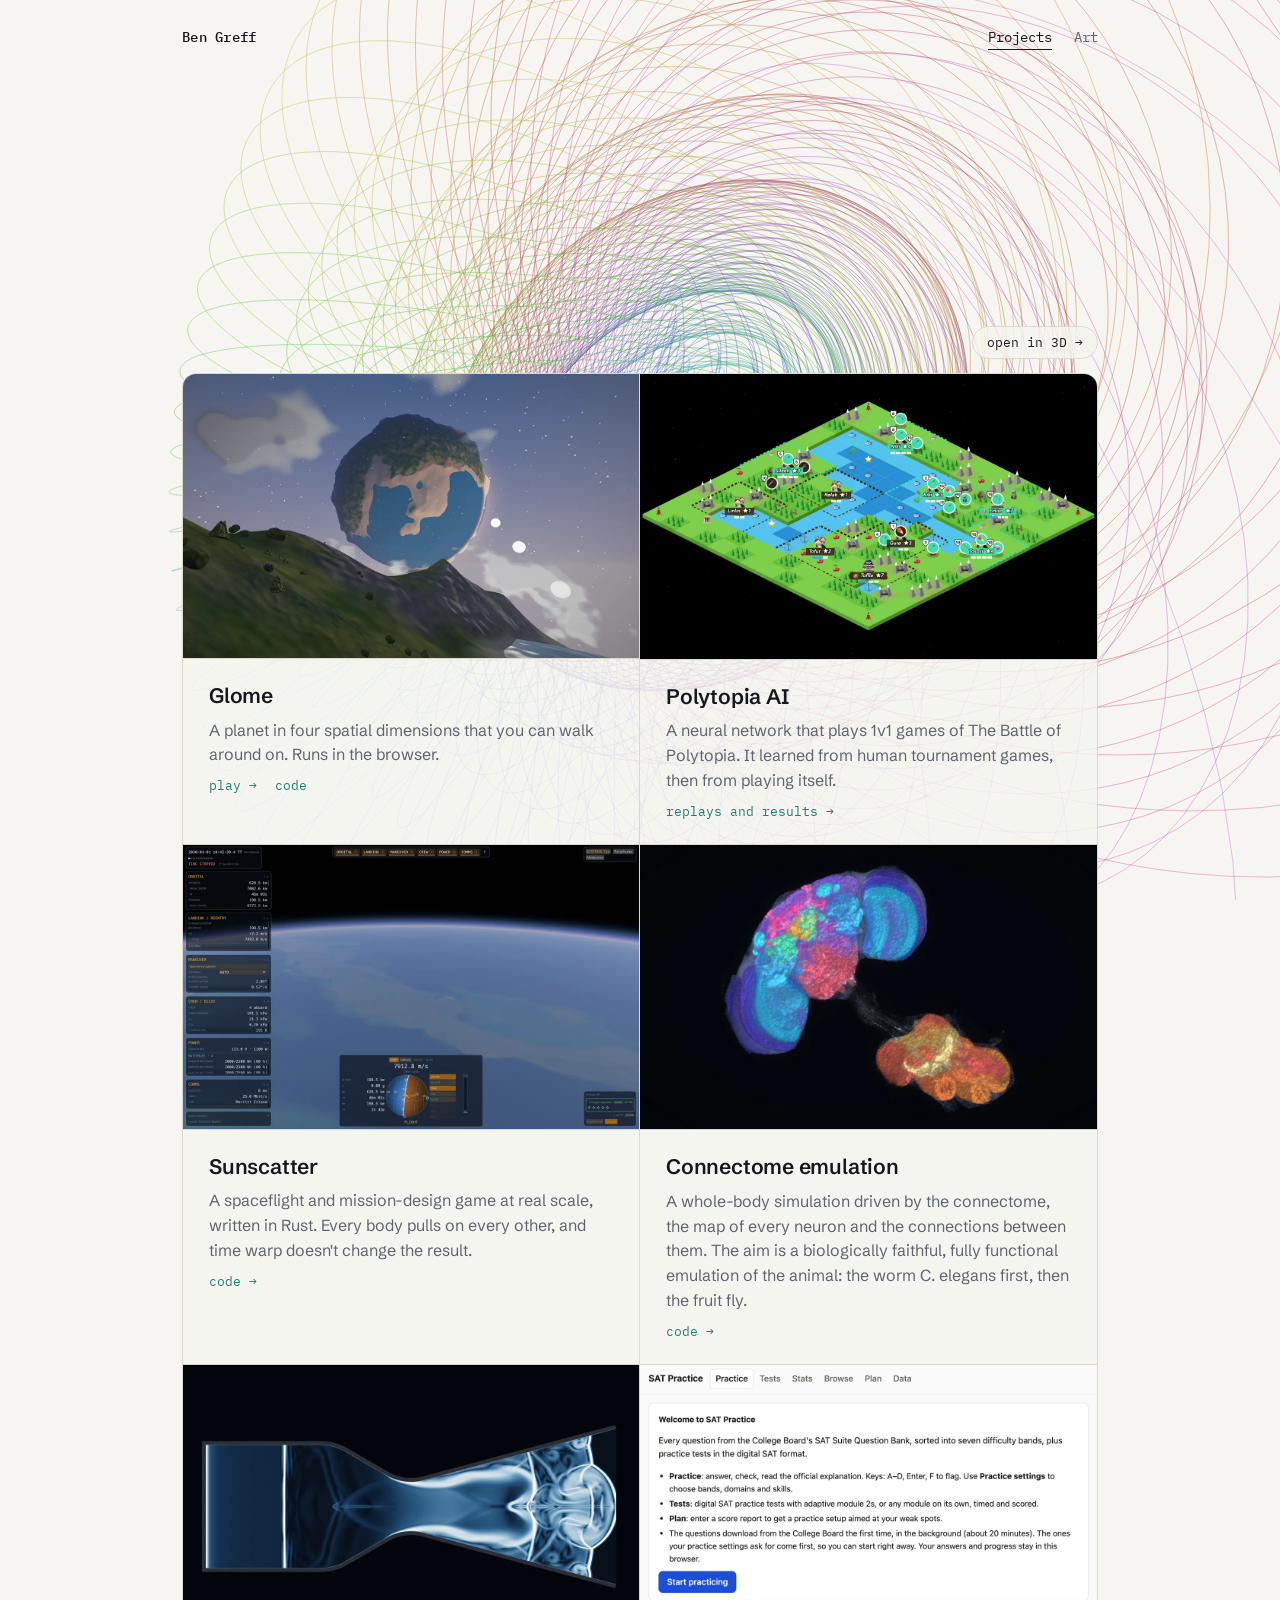
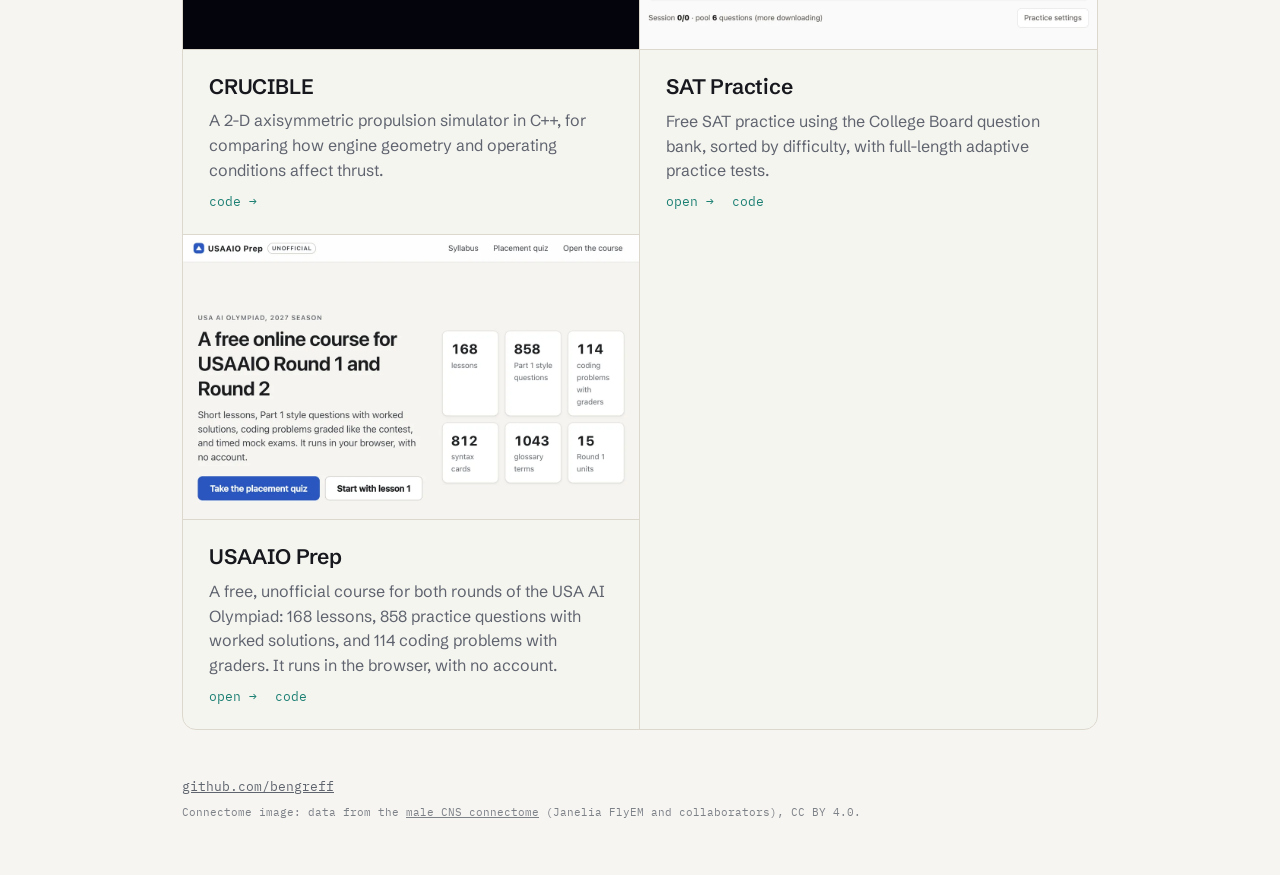
==== commit c64afe2f: "Rename Fiction & art to Art; add the Eccles cello recordings The section moves from /fiction/ to /ar" ====
--- a/index.html
+++ b/index.html
@@ -4,7 +4,7 @@
 <meta charset="utf-8">
 <meta name="viewport" content="width=device-width, initial-scale=1">
 <title>Ben Greff</title>
-<meta name="description" content="Projects by Ben Greff: Glome, a planet in four dimensions; a Polytopia AI; Sunscatter, a real-scale spaceflight game; connectome emulation; CRUCIBLE, a propulsion simulator; SAT Practice; USAAIO Prep, a course for the USA AI Olympiad. Plus fiction.">
+<meta name="description" content="Projects by Ben Greff: Glome, a planet in four dimensions; a Polytopia AI; Sunscatter, a real-scale spaceflight game; connectome emulation; CRUCIBLE, a propulsion simulator; SAT Practice; USAAIO Prep, a course for the USA AI Olympiad. Plus fiction and music.">
 <meta name="google-site-verification" content="FVdoNp6rIcd940GpKruGLIu2K-SlYF7IV6iBe8zkzN0">
 <link rel="preconnect" href="https://fonts.googleapis.com">
 <link rel="preconnect" href="https://fonts.gstatic.com" crossorigin>
@@ -14,7 +14,7 @@
 <body>
 <header class="top">
   <a class="name" href="/">Ben Greff</a>
-  <nav><a href="/" aria-current="page">Projects</a><a href="/fiction/">Fiction &amp; art</a></nav>
+  <nav><a href="/" aria-current="page">Projects</a><a href="/art/">Art</a></nav>
 </header>
 
 <main>
--- a/assets/site.css
+++ b/assets/site.css
@@ -31,6 +31,10 @@
 .work li:nth-child(odd) { border-right: 1px solid var(--line); }
 .work.one { grid-template-columns: 1fr; max-width: 620px; }
 .work.one li { border-right: 0; }
+.work.one li + li { border-top: 1px solid var(--line); }
+.track { margin-top: 14px; }
+.track span { display: block; margin-bottom: 6px; font: 13px "IBM Plex Mono", ui-monospace, monospace; color: var(--muted); }
+.track audio { display: block; width: 100%; max-width: 520px; height: 36px; color-scheme: light dark; }
 .work h2 { font-size: 21px; font-weight: 600; letter-spacing: -0.01em; margin: 0 0 6px; }
 .work p { margin: 0; color: var(--muted); max-width: 48ch; }
 .work.cards li { padding: 0; }
